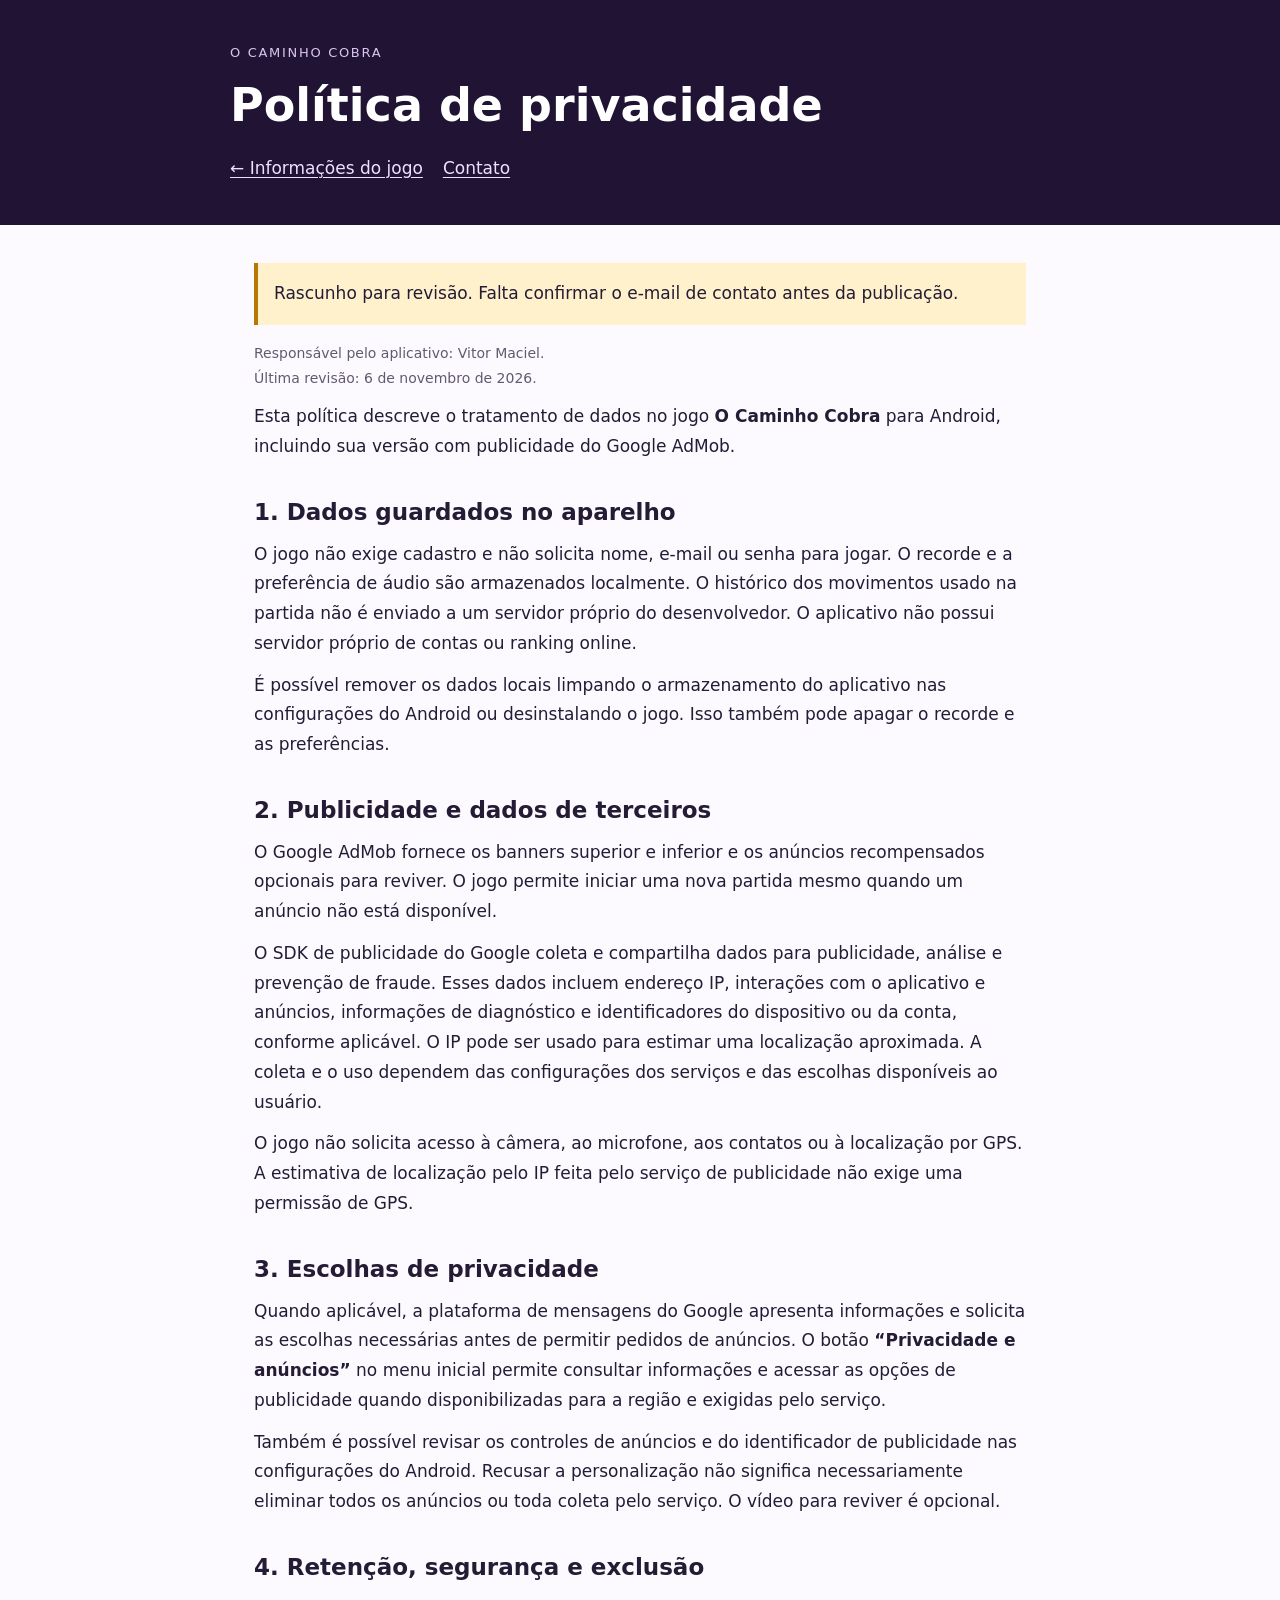
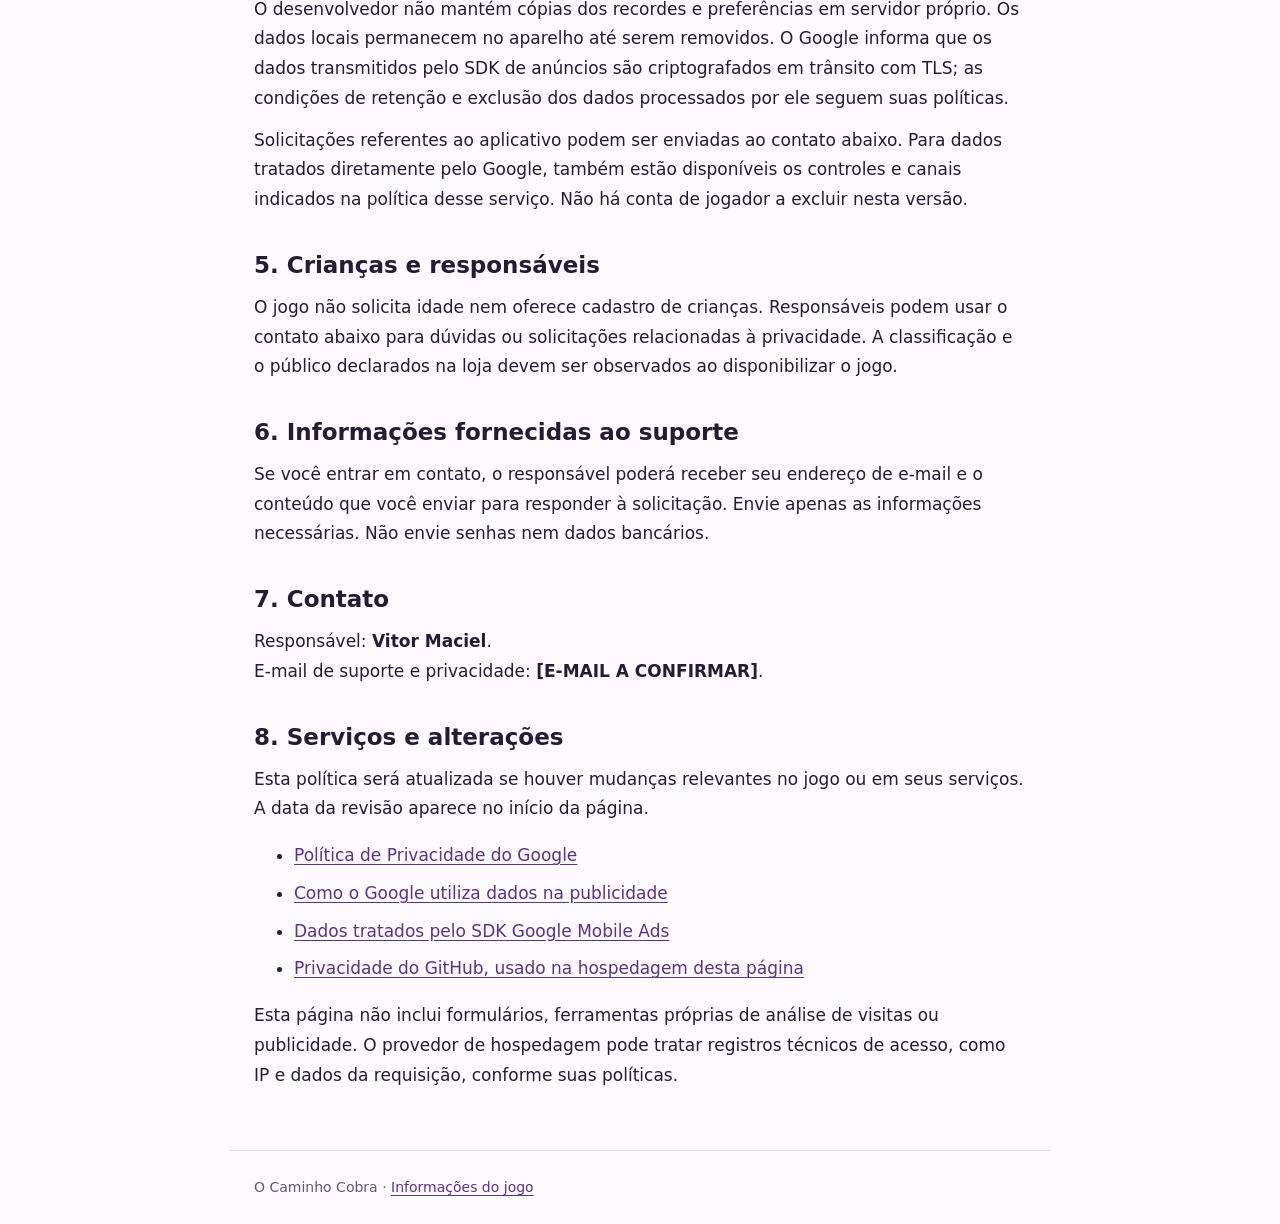
==== privacidade.html @ 9a2c4300 "Adiciona site, rascunho de privacidade e app-ads.txt" ====
<!doctype html>
<html lang="pt-BR"><head><meta charset="utf-8"><meta name="viewport" content="width=device-width,initial-scale=1"><meta name="description" content="Política de privacidade do jogo O Caminho Cobra: dados locais, anúncios Google AdMob e opções de privacidade."><title>Política de privacidade — O Caminho Cobra</title><link rel="stylesheet" href="style.css"></head>
<body><header><div><p>O Caminho Cobra</p><h1>Política de privacidade</h1><nav><a href="index.html">← Informações do jogo</a><a href="#contato">Contato</a></nav></div></header><main>
<aside class="draft">Rascunho para revisão. Falta confirmar o e-mail de contato antes da publicação.</aside>
<p class="meta">Responsável pelo aplicativo: Vitor Maciel.<br>Última revisão: 6 de novembro de 2026.</p>
<p>Esta política descreve o tratamento de dados no jogo <strong>O Caminho Cobra</strong> para Android, incluindo sua versão com publicidade do Google AdMob.</p>
<h2>1. Dados guardados no aparelho</h2><p>O jogo não exige cadastro e não solicita nome, e-mail ou senha para jogar. O recorde e a preferência de áudio são armazenados localmente. O histórico dos movimentos usado na partida não é enviado a um servidor próprio do desenvolvedor. O aplicativo não possui servidor próprio de contas ou ranking online.</p><p>É possível remover os dados locais limpando o armazenamento do aplicativo nas configurações do Android ou desinstalando o jogo. Isso também pode apagar o recorde e as preferências.</p>
<h2>2. Publicidade e dados de terceiros</h2><p>O Google AdMob fornece os banners superior e inferior e os anúncios recompensados opcionais para reviver. O jogo permite iniciar uma nova partida mesmo quando um anúncio não está disponível.</p><p>O SDK de publicidade do Google coleta e compartilha dados para publicidade, análise e prevenção de fraude. Esses dados incluem endereço IP, interações com o aplicativo e anúncios, informações de diagnóstico e identificadores do dispositivo ou da conta, conforme aplicável. O IP pode ser usado para estimar uma localização aproximada. A coleta e o uso dependem das configurações dos serviços e das escolhas disponíveis ao usuário.</p><p>O jogo não solicita acesso à câmera, ao microfone, aos contatos ou à localização por GPS. A estimativa de localização pelo IP feita pelo serviço de publicidade não exige uma permissão de GPS.</p>
<h2>3. Escolhas de privacidade</h2><p>Quando aplicável, a plataforma de mensagens do Google apresenta informações e solicita as escolhas necessárias antes de permitir pedidos de anúncios. O botão <strong>“Privacidade e anúncios”</strong> no menu inicial permite consultar informações e acessar as opções de publicidade quando disponibilizadas para a região e exigidas pelo serviço.</p><p>Também é possível revisar os controles de anúncios e do identificador de publicidade nas configurações do Android. Recusar a personalização não significa necessariamente eliminar todos os anúncios ou toda coleta pelo serviço. O vídeo para reviver é opcional.</p>
<h2>4. Retenção, segurança e exclusão</h2><p>O desenvolvedor não mantém cópias dos recordes e preferências em servidor próprio. Os dados locais permanecem no aparelho até serem removidos. O Google informa que os dados transmitidos pelo SDK de anúncios são criptografados em trânsito com TLS; as condições de retenção e exclusão dos dados processados por ele seguem suas políticas.</p><p>Solicitações referentes ao aplicativo podem ser enviadas ao contato abaixo. Para dados tratados diretamente pelo Google, também estão disponíveis os controles e canais indicados na política desse serviço. Não há conta de jogador a excluir nesta versão.</p>
<h2>5. Crianças e responsáveis</h2><p>O jogo não solicita idade nem oferece cadastro de crianças. Responsáveis podem usar o contato abaixo para dúvidas ou solicitações relacionadas à privacidade. A classificação e o público declarados na loja devem ser observados ao disponibilizar o jogo.</p>
<h2>6. Informações fornecidas ao suporte</h2><p>Se você entrar em contato, o responsável poderá receber seu endereço de e-mail e o conteúdo que você enviar para responder à solicitação. Envie apenas as informações necessárias. Não envie senhas nem dados bancários.</p>
<h2 id="contato">7. Contato</h2><p>Responsável: <strong>Vitor Maciel</strong>.<br>E-mail de suporte e privacidade: <strong>[E-MAIL A CONFIRMAR]</strong>.</p>
<h2>8. Serviços e alterações</h2><p>Esta política será atualizada se houver mudanças relevantes no jogo ou em seus serviços. A data da revisão aparece no início da página.</p><ul><li><a href="https://policies.google.com/privacy">Política de Privacidade do Google</a></li><li><a href="https://policies.google.com/technologies/ads">Como o Google utiliza dados na publicidade</a></li><li><a href="https://developers.google.com/admob/android/privacy/play-data-disclosure">Dados tratados pelo SDK Google Mobile Ads</a></li><li><a href="https://docs.github.com/pt/site-policy/privacy-policies/github-general-privacy-statement">Privacidade do GitHub, usado na hospedagem desta página</a></li></ul><p>Esta página não inclui formulários, ferramentas próprias de análise de visitas ou publicidade. O provedor de hospedagem pode tratar registros técnicos de acesso, como IP e dados da requisição, conforme suas políticas.</p>
</main><footer>O Caminho Cobra · <a href="index.html">Informações do jogo</a></footer></body></html>
---- style.css ----
:root{color-scheme:light;--ink:#241c35;--muted:#635a70;--purple:#59338a;--paper:#fcfaff;--line:#e5dceb}*{box-sizing:border-box}body{margin:0;background:var(--paper);color:var(--ink);font:17px/1.75 system-ui,-apple-system,sans-serif}header{background:#201333;color:#fff;padding:42px 24px}header>div,main,footer{max-width:820px;margin:auto}header p{margin:0;color:#dac5ee;font-size:13px;letter-spacing:.13em;text-transform:uppercase}h1{font-size:clamp(30px,6vw,46px);line-height:1.15;margin:14px 0}h2{font-size:23px;line-height:1.3;margin:36px 0 12px}main{padding:22px 24px 48px}p{margin:12px 0}a{color:var(--purple);text-underline-offset:3px;overflow-wrap:anywhere}header a{color:#eee1ff}a:focus-visible{outline:3px solid #c36cda;outline-offset:4px}.meta{color:var(--muted);font-size:14px}.draft{background:#fff1cb;border-left:4px solid #b87700;padding:16px;margin:16px 0}.card{padding:18px 22px;background:#f0e8f7;border-radius:16px;margin:24px 0}li{margin:8px 0}footer{border-top:1px solid var(--line);padding:24px;color:var(--muted);font-size:14px}nav{display:flex;gap:20px;flex-wrap:wrap;margin-top:22px}code{font-size:.9em;overflow-wrap:anywhere}@media(max-width:420px){body{font-size:16px}header{padding-top:30px}main{padding-left:20px;padding-right:20px}}
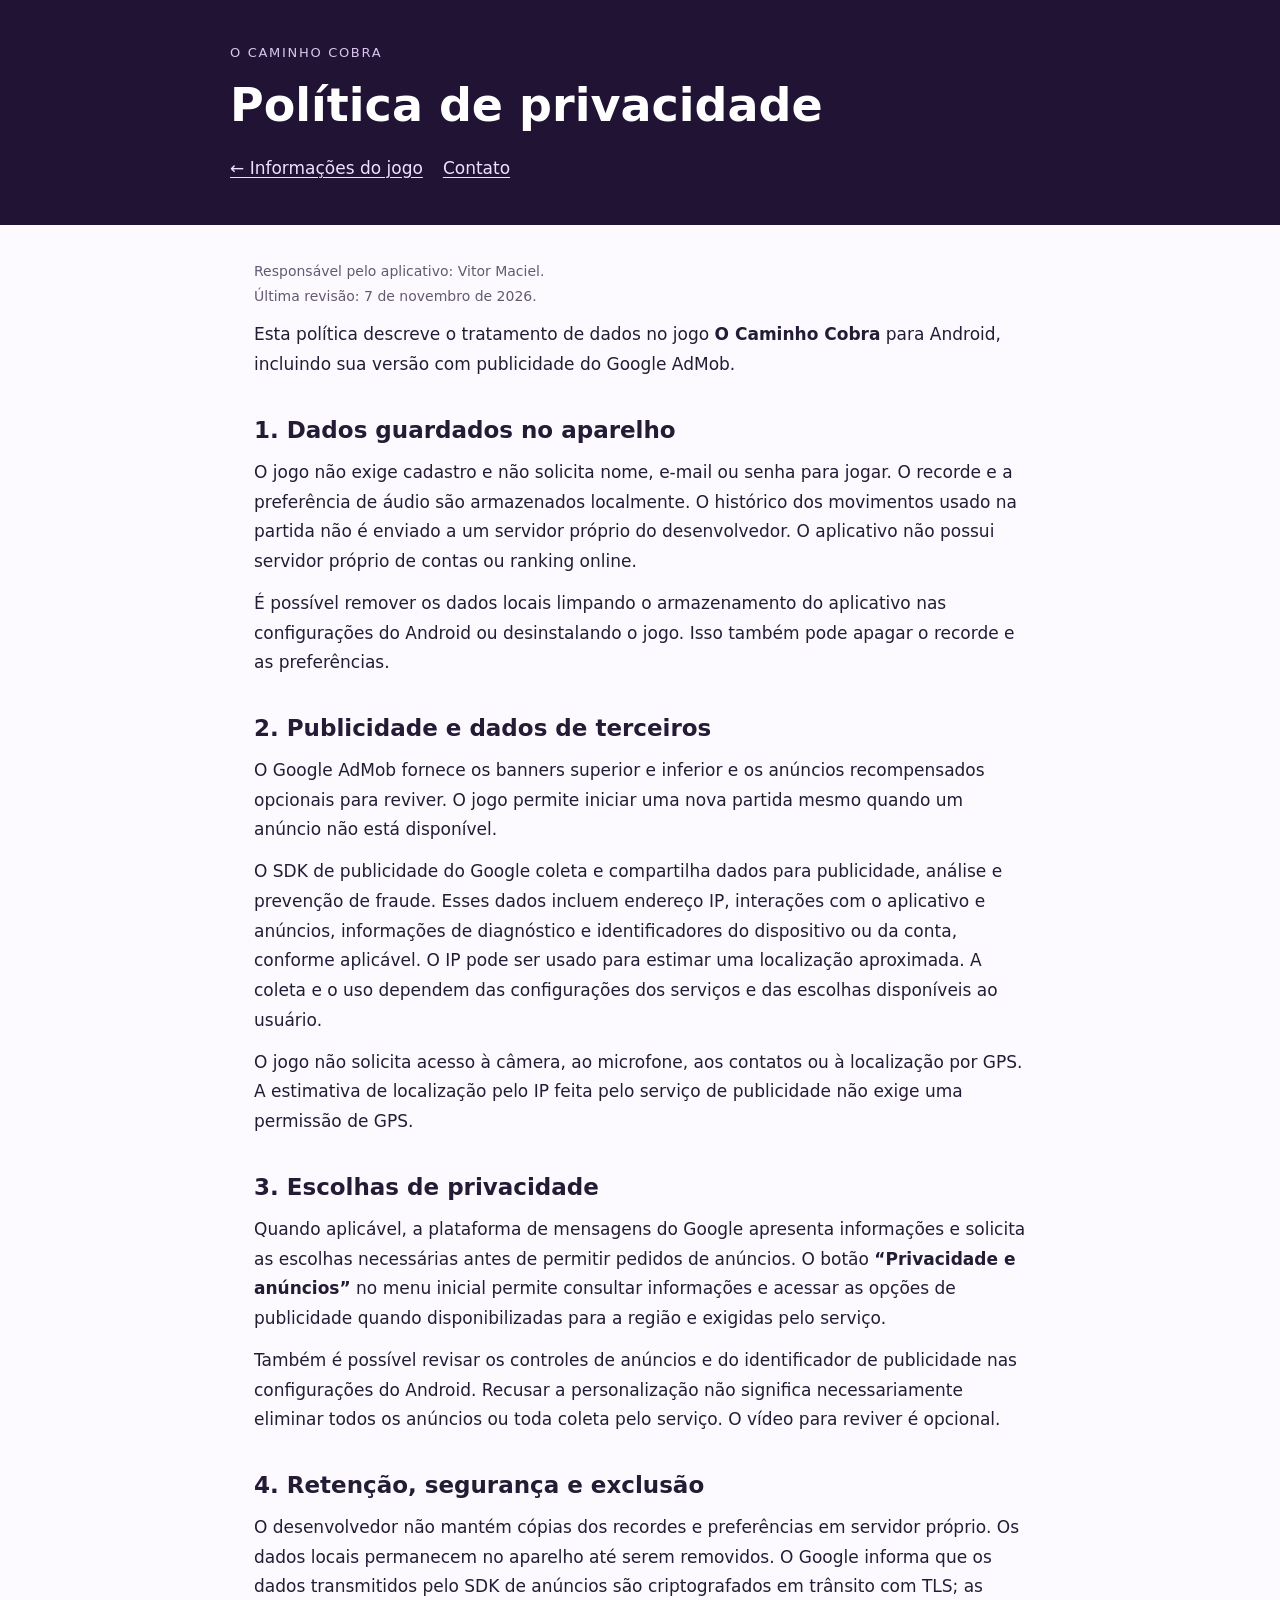
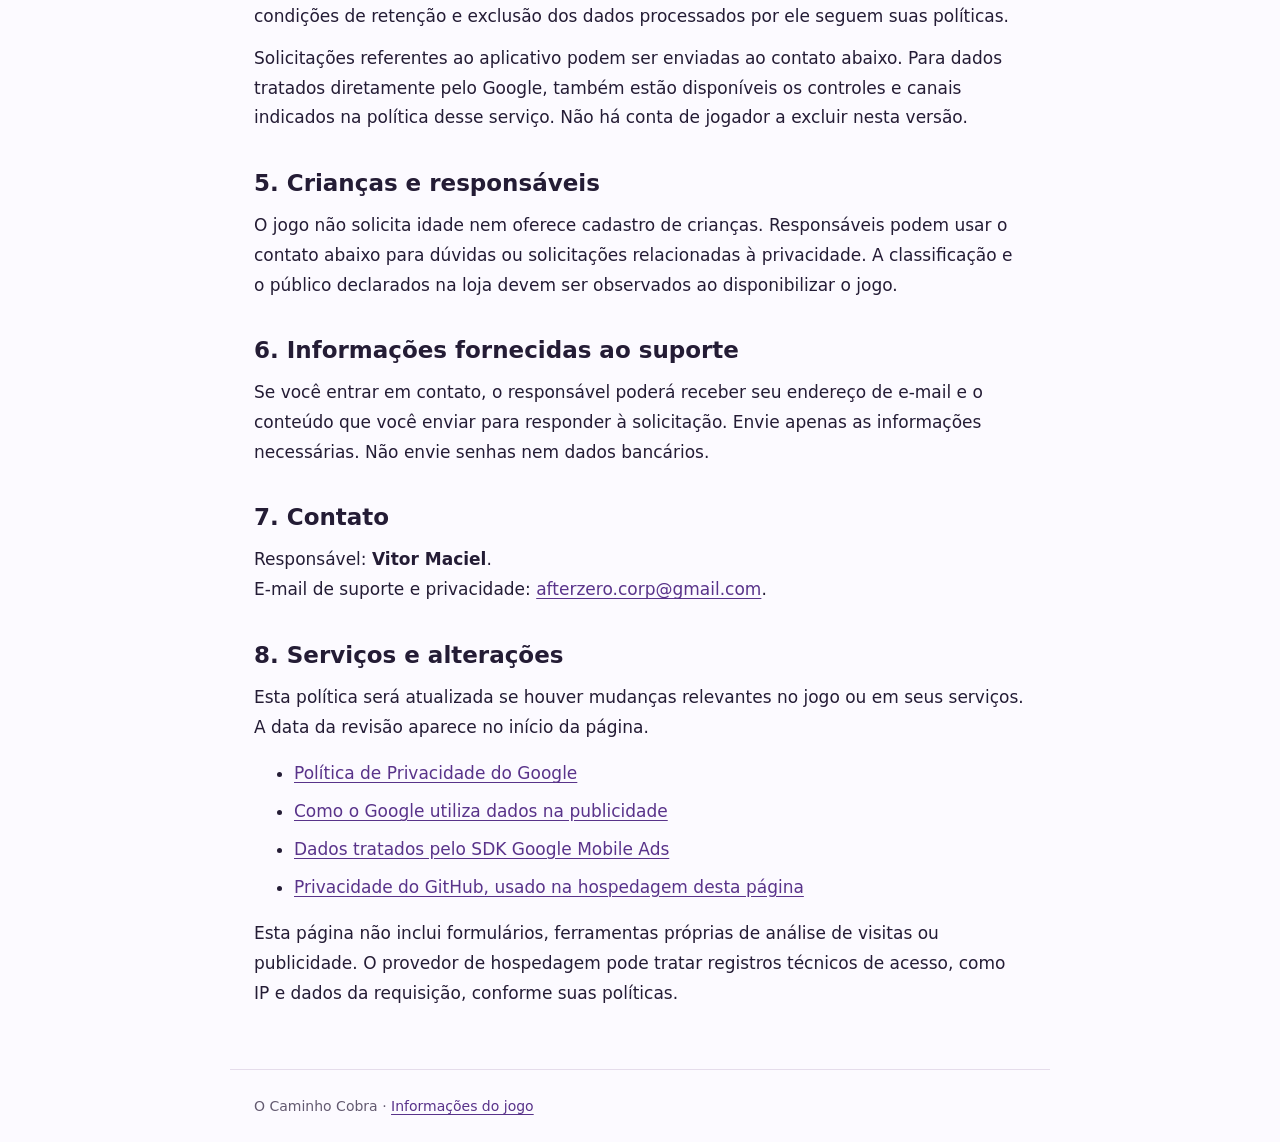
==== commit cbbbeeec: "Finaliza política de privacidade com contato público" ====
--- a/privacidade.html
+++ b/privacidade.html
@@ -1,8 +1,7 @@
 <!doctype html>
 <html lang="pt-BR"><head><meta charset="utf-8"><meta name="viewport" content="width=device-width,initial-scale=1"><meta name="description" content="Política de privacidade do jogo O Caminho Cobra: dados locais, anúncios Google AdMob e opções de privacidade."><title>Política de privacidade — O Caminho Cobra</title><link rel="stylesheet" href="style.css"></head>
 <body><header><div><p>O Caminho Cobra</p><h1>Política de privacidade</h1><nav><a href="index.html">← Informações do jogo</a><a href="#contato">Contato</a></nav></div></header><main>
-<aside class="draft">Rascunho para revisão. Falta confirmar o e-mail de contato antes da publicação.</aside>
-<p class="meta">Responsável pelo aplicativo: Vitor Maciel.<br>Última revisão: 6 de novembro de 2026.</p>
+<p class="meta">Responsável pelo aplicativo: Vitor Maciel.<br>Última revisão: 7 de novembro de 2026.</p>
 <p>Esta política descreve o tratamento de dados no jogo <strong>O Caminho Cobra</strong> para Android, incluindo sua versão com publicidade do Google AdMob.</p>
 <h2>1. Dados guardados no aparelho</h2><p>O jogo não exige cadastro e não solicita nome, e-mail ou senha para jogar. O recorde e a preferência de áudio são armazenados localmente. O histórico dos movimentos usado na partida não é enviado a um servidor próprio do desenvolvedor. O aplicativo não possui servidor próprio de contas ou ranking online.</p><p>É possível remover os dados locais limpando o armazenamento do aplicativo nas configurações do Android ou desinstalando o jogo. Isso também pode apagar o recorde e as preferências.</p>
 <h2>2. Publicidade e dados de terceiros</h2><p>O Google AdMob fornece os banners superior e inferior e os anúncios recompensados opcionais para reviver. O jogo permite iniciar uma nova partida mesmo quando um anúncio não está disponível.</p><p>O SDK de publicidade do Google coleta e compartilha dados para publicidade, análise e prevenção de fraude. Esses dados incluem endereço IP, interações com o aplicativo e anúncios, informações de diagnóstico e identificadores do dispositivo ou da conta, conforme aplicável. O IP pode ser usado para estimar uma localização aproximada. A coleta e o uso dependem das configurações dos serviços e das escolhas disponíveis ao usuário.</p><p>O jogo não solicita acesso à câmera, ao microfone, aos contatos ou à localização por GPS. A estimativa de localização pelo IP feita pelo serviço de publicidade não exige uma permissão de GPS.</p>
@@ -10,6 +9,6 @@
 <h2>4. Retenção, segurança e exclusão</h2><p>O desenvolvedor não mantém cópias dos recordes e preferências em servidor próprio. Os dados locais permanecem no aparelho até serem removidos. O Google informa que os dados transmitidos pelo SDK de anúncios são criptografados em trânsito com TLS; as condições de retenção e exclusão dos dados processados por ele seguem suas políticas.</p><p>Solicitações referentes ao aplicativo podem ser enviadas ao contato abaixo. Para dados tratados diretamente pelo Google, também estão disponíveis os controles e canais indicados na política desse serviço. Não há conta de jogador a excluir nesta versão.</p>
 <h2>5. Crianças e responsáveis</h2><p>O jogo não solicita idade nem oferece cadastro de crianças. Responsáveis podem usar o contato abaixo para dúvidas ou solicitações relacionadas à privacidade. A classificação e o público declarados na loja devem ser observados ao disponibilizar o jogo.</p>
 <h2>6. Informações fornecidas ao suporte</h2><p>Se você entrar em contato, o responsável poderá receber seu endereço de e-mail e o conteúdo que você enviar para responder à solicitação. Envie apenas as informações necessárias. Não envie senhas nem dados bancários.</p>
-<h2 id="contato">7. Contato</h2><p>Responsável: <strong>Vitor Maciel</strong>.<br>E-mail de suporte e privacidade: <strong>[E-MAIL A CONFIRMAR]</strong>.</p>
+<h2 id="contato">7. Contato</h2><p>Responsável: <strong>Vitor Maciel</strong>.<br>E-mail de suporte e privacidade: <a href="mailto:afterzero.corp@gmail.com">afterzero.corp@gmail.com</a>.</p>
 <h2>8. Serviços e alterações</h2><p>Esta política será atualizada se houver mudanças relevantes no jogo ou em seus serviços. A data da revisão aparece no início da página.</p><ul><li><a href="https://policies.google.com/privacy">Política de Privacidade do Google</a></li><li><a href="https://policies.google.com/technologies/ads">Como o Google utiliza dados na publicidade</a></li><li><a href="https://developers.google.com/admob/android/privacy/play-data-disclosure">Dados tratados pelo SDK Google Mobile Ads</a></li><li><a href="https://docs.github.com/pt/site-policy/privacy-policies/github-general-privacy-statement">Privacidade do GitHub, usado na hospedagem desta página</a></li></ul><p>Esta página não inclui formulários, ferramentas próprias de análise de visitas ou publicidade. O provedor de hospedagem pode tratar registros técnicos de acesso, como IP e dados da requisição, conforme suas políticas.</p>
 </main><footer>O Caminho Cobra · <a href="index.html">Informações do jogo</a></footer></body></html>
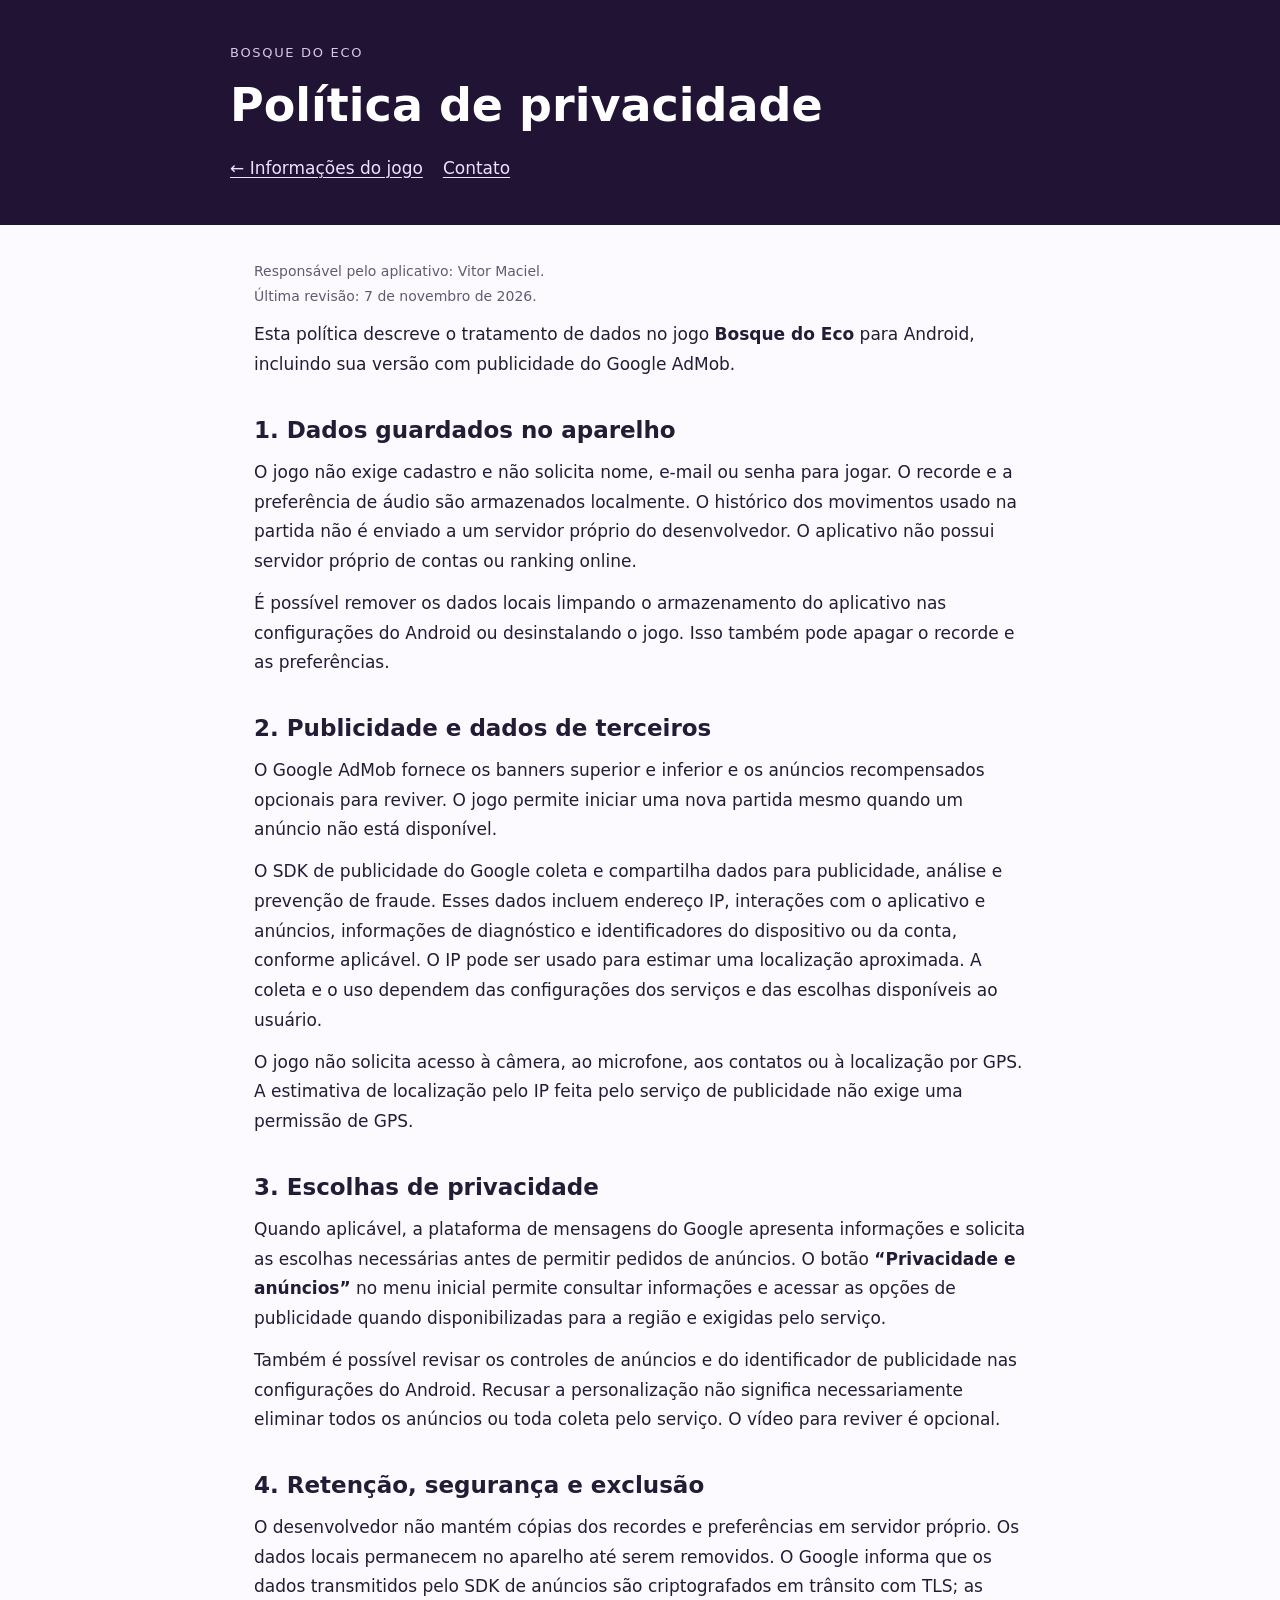
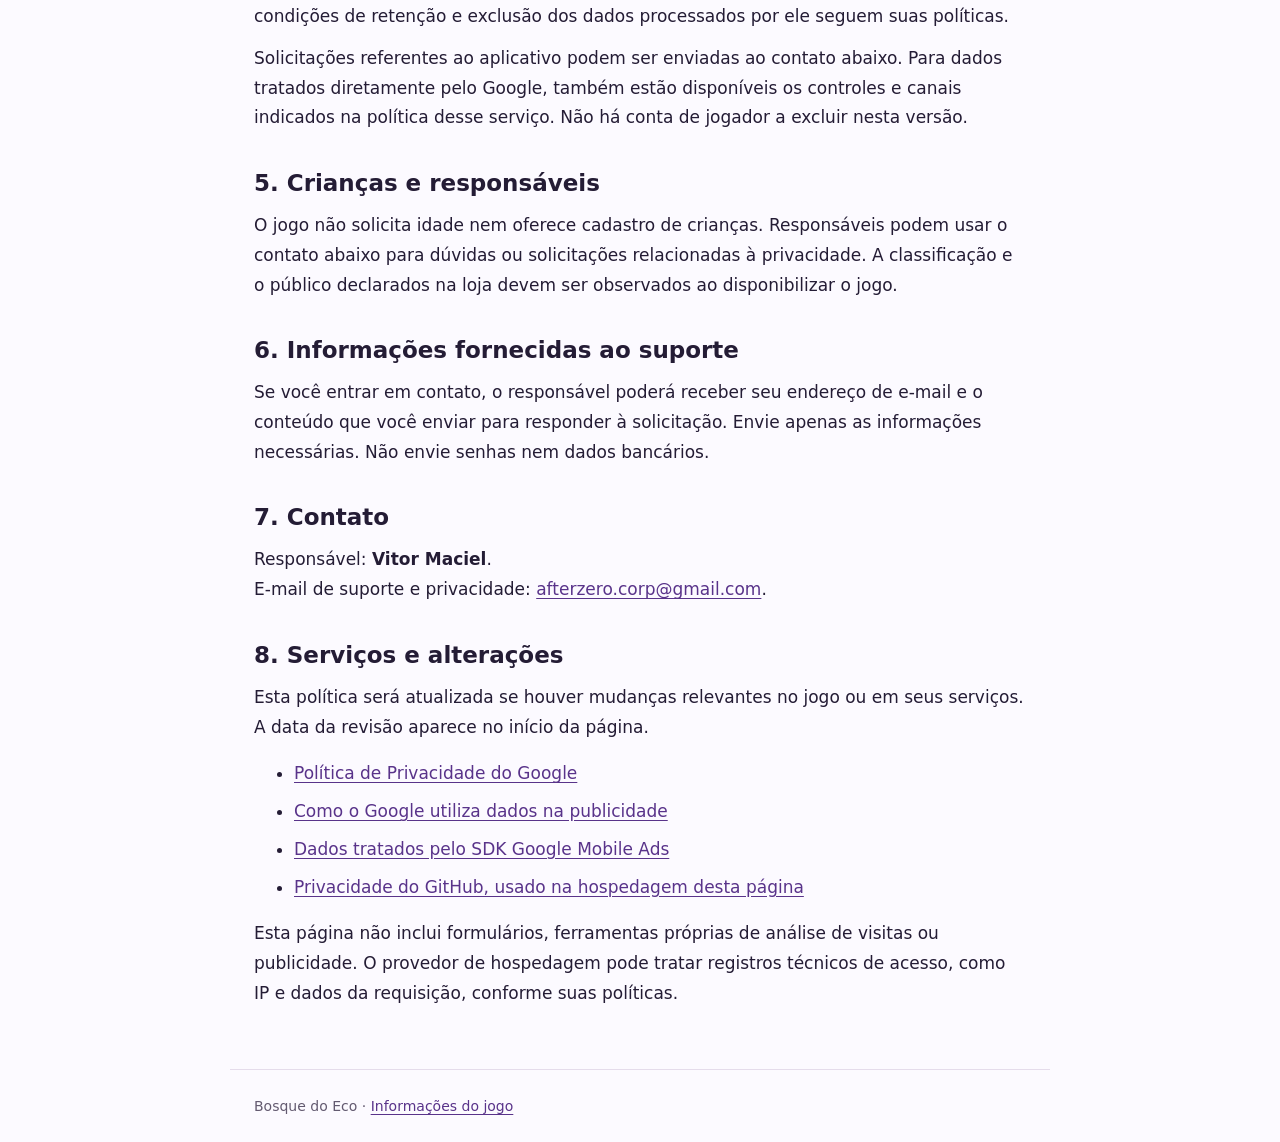
==== commit 1e31f2ac: "Atualiza o nome do jogo para Bosque do Eco" ====
--- a/privacidade.html
+++ b/privacidade.html
@@ -1,8 +1,8 @@
 <!doctype html>
-<html lang="pt-BR"><head><meta charset="utf-8"><meta name="viewport" content="width=device-width,initial-scale=1"><meta name="description" content="Política de privacidade do jogo O Caminho Cobra: dados locais, anúncios Google AdMob e opções de privacidade."><title>Política de privacidade — O Caminho Cobra</title><link rel="stylesheet" href="style.css"></head>
-<body><header><div><p>O Caminho Cobra</p><h1>Política de privacidade</h1><nav><a href="index.html">← Informações do jogo</a><a href="#contato">Contato</a></nav></div></header><main>
+<html lang="pt-BR"><head><meta charset="utf-8"><meta name="viewport" content="width=device-width,initial-scale=1"><meta name="description" content="Política de privacidade do jogo Bosque do Eco: dados locais, anúncios Google AdMob e opções de privacidade."><title>Política de privacidade — Bosque do Eco</title><link rel="stylesheet" href="style.css"></head>
+<body><header><div><p>Bosque do Eco</p><h1>Política de privacidade</h1><nav><a href="index.html">← Informações do jogo</a><a href="#contato">Contato</a></nav></div></header><main>
 <p class="meta">Responsável pelo aplicativo: Vitor Maciel.<br>Última revisão: 7 de novembro de 2026.</p>
-<p>Esta política descreve o tratamento de dados no jogo <strong>O Caminho Cobra</strong> para Android, incluindo sua versão com publicidade do Google AdMob.</p>
+<p>Esta política descreve o tratamento de dados no jogo <strong>Bosque do Eco</strong> para Android, incluindo sua versão com publicidade do Google AdMob.</p>
 <h2>1. Dados guardados no aparelho</h2><p>O jogo não exige cadastro e não solicita nome, e-mail ou senha para jogar. O recorde e a preferência de áudio são armazenados localmente. O histórico dos movimentos usado na partida não é enviado a um servidor próprio do desenvolvedor. O aplicativo não possui servidor próprio de contas ou ranking online.</p><p>É possível remover os dados locais limpando o armazenamento do aplicativo nas configurações do Android ou desinstalando o jogo. Isso também pode apagar o recorde e as preferências.</p>
 <h2>2. Publicidade e dados de terceiros</h2><p>O Google AdMob fornece os banners superior e inferior e os anúncios recompensados opcionais para reviver. O jogo permite iniciar uma nova partida mesmo quando um anúncio não está disponível.</p><p>O SDK de publicidade do Google coleta e compartilha dados para publicidade, análise e prevenção de fraude. Esses dados incluem endereço IP, interações com o aplicativo e anúncios, informações de diagnóstico e identificadores do dispositivo ou da conta, conforme aplicável. O IP pode ser usado para estimar uma localização aproximada. A coleta e o uso dependem das configurações dos serviços e das escolhas disponíveis ao usuário.</p><p>O jogo não solicita acesso à câmera, ao microfone, aos contatos ou à localização por GPS. A estimativa de localização pelo IP feita pelo serviço de publicidade não exige uma permissão de GPS.</p>
 <h2>3. Escolhas de privacidade</h2><p>Quando aplicável, a plataforma de mensagens do Google apresenta informações e solicita as escolhas necessárias antes de permitir pedidos de anúncios. O botão <strong>“Privacidade e anúncios”</strong> no menu inicial permite consultar informações e acessar as opções de publicidade quando disponibilizadas para a região e exigidas pelo serviço.</p><p>Também é possível revisar os controles de anúncios e do identificador de publicidade nas configurações do Android. Recusar a personalização não significa necessariamente eliminar todos os anúncios ou toda coleta pelo serviço. O vídeo para reviver é opcional.</p>
@@ -11,4 +11,4 @@
 <h2>6. Informações fornecidas ao suporte</h2><p>Se você entrar em contato, o responsável poderá receber seu endereço de e-mail e o conteúdo que você enviar para responder à solicitação. Envie apenas as informações necessárias. Não envie senhas nem dados bancários.</p>
 <h2 id="contato">7. Contato</h2><p>Responsável: <strong>Vitor Maciel</strong>.<br>E-mail de suporte e privacidade: <a href="mailto:afterzero.corp@gmail.com">afterzero.corp@gmail.com</a>.</p>
 <h2>8. Serviços e alterações</h2><p>Esta política será atualizada se houver mudanças relevantes no jogo ou em seus serviços. A data da revisão aparece no início da página.</p><ul><li><a href="https://policies.google.com/privacy">Política de Privacidade do Google</a></li><li><a href="https://policies.google.com/technologies/ads">Como o Google utiliza dados na publicidade</a></li><li><a href="https://developers.google.com/admob/android/privacy/play-data-disclosure">Dados tratados pelo SDK Google Mobile Ads</a></li><li><a href="https://docs.github.com/pt/site-policy/privacy-policies/github-general-privacy-statement">Privacidade do GitHub, usado na hospedagem desta página</a></li></ul><p>Esta página não inclui formulários, ferramentas próprias de análise de visitas ou publicidade. O provedor de hospedagem pode tratar registros técnicos de acesso, como IP e dados da requisição, conforme suas políticas.</p>
-</main><footer>O Caminho Cobra · <a href="index.html">Informações do jogo</a></footer></body></html>
+</main><footer>Bosque do Eco · <a href="index.html">Informações do jogo</a></footer></body></html>
